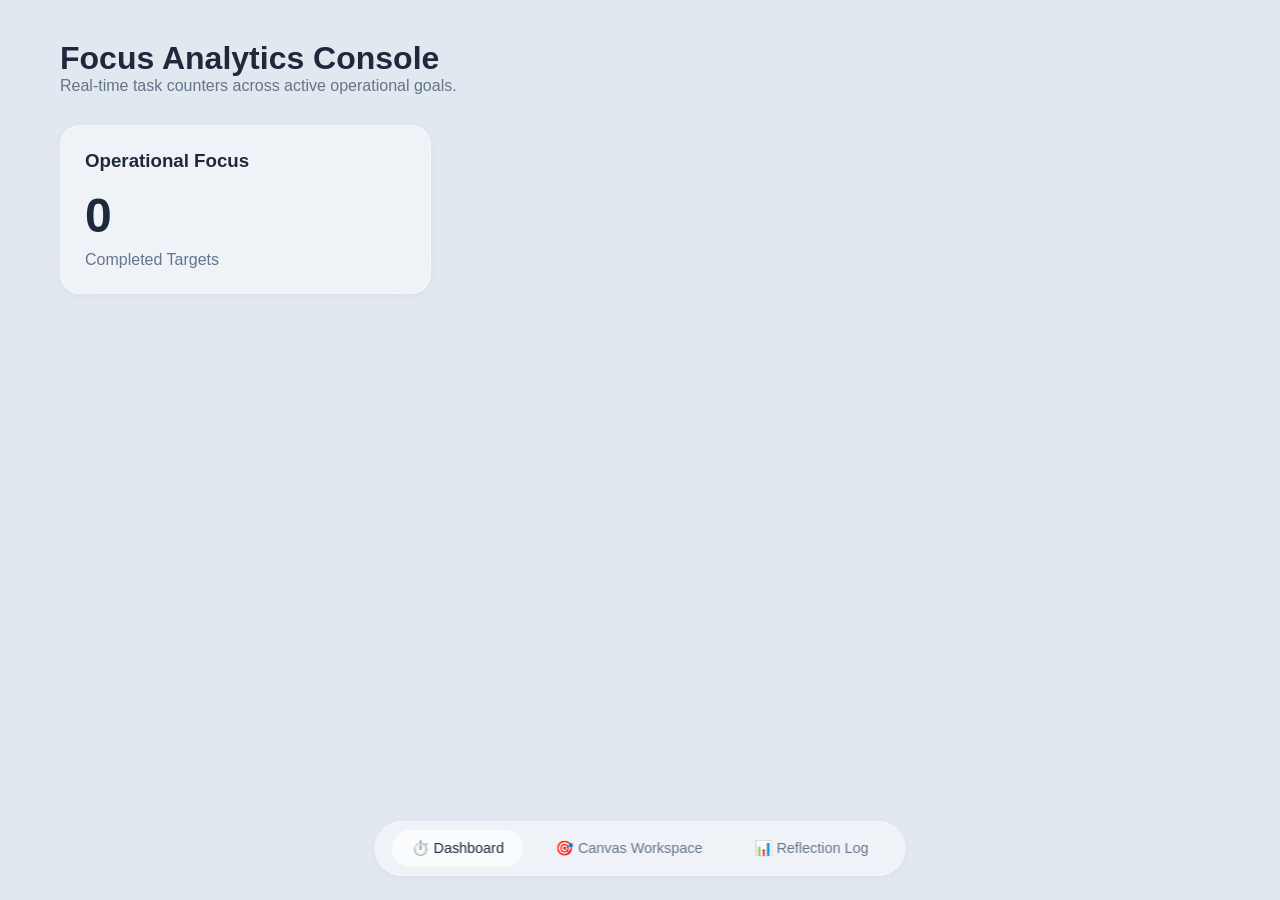
==== index.html @ 75d34897 "Add files via upload" ====
<!DOCTYPE html>
<html lang="en">
<head>
    <meta charset="UTF-8">
    <meta name="viewport" content="width=device-width, initial-scale=1.0">
    <title>Cyber Focus System</title>
    <link rel="stylesheet" href="css/themes.css">
    <link rel="stylesheet" href="css/animations.css">
    <link rel="stylesheet" href="css/styles.css">
</head>
<body>
    <div id="app">
        <nav class="bottom-dock animate-dock-in" id="global-navigation-dock">
            <a href="index.html" class="dock-item active">⏱️ Dashboard</a>
            <a href="goals.html" class="dock-item" id="goals-nav-trigger">🎯 Canvas Workspace</a>
            <a href="reflection.html" class="dock-item">📊 Reflection Log</a>
        </nav>

        <main class="main-viewport" id="dashboard-viewport">
            <header class="view-header" id="dashboard-header">
                <h1>Focus Analytics Console</h1>
                <p style="color: var(--text-secondary)">Real-time task counters across active operational goals.</p>
            </header>

            <section class="dashboard-grid" id="dashboard-metrics-container">
                </section>
        </main>
    </div>
    <script type="module" src="js/app.js"></script>
</body>
</html>
---- css/themes.css ----
:root {
    --font-sans: -apple-system, BlinkMacSystemFont, "Segoe UI", Roboto, Helvetica, Arial, sans-serif;
    
    /* Cyber Grey Premium Color System */
    --bg-main: #cbd5e1;
    --bg-canvas: #e2e8f0;
    --bg-glass: rgba(255, 255, 255, 0.45);
    --bg-secondary: rgba(255, 255, 255, 0.65);
    --border-glass: rgba(255, 255, 255, 0.4);
    --text-primary: #1e293b;
    --text-secondary: #64748b;
    --accent-color: #475569;
    --shadow-flat: 0 2px 8px rgba(15, 23, 42, 0.04);
    --shadow-lift: 0 20px 40px rgba(15, 23, 42, 0.12);
    
    --radius-lg: 20px;
    --radius-md: 12px;
    --radius-sm: 8px;
    --blur-radius: 16px;
}
---- css/animations.css ----
@keyframes slide-up-dock {
    from { transform: translateY(100px) translateX(-50%); opacity: 0; }
    to { transform: translateY(0) translateX(-50%); opacity: 1; }
}

@keyframes slide-down-dock {
    from { transform: translateY(0) translateX(-50%); opacity: 1; }
    to { transform: translateY(100px) translateX(-50%); opacity: 0; }
}

@keyframes edge-disappear {
    to { transform: scale(0.9) translateY(-30px); opacity: 0; pointer-events: none; }
}

@keyframes depth-pop {
    0% { transform: scale(0.85); opacity: 0; }
    100% { transform: scale(1); opacity: 1; }
}

@keyframes task-pop-dismiss {
    0% { transform: scale(1); opacity: 1; }
    50% { transform: scale(1.08); opacity: 0.5; }
    100% { transform: scale(0); opacity: 0; height: 0; padding: 0; margin: 0; }
}

.animate-dock-in { animation: slide-up-dock 0.4s cubic-bezier(0.16, 1, 0.3, 1) forwards; }
.animate-dock-out { animation: slide-down-dock 0.3s cubic-bezier(0.16, 1, 0.3, 1) forwards; }
.animate-edge-out { animation: edge-disappear 0.3s cubic-bezier(0.16, 1, 0.3, 1) forwards; }
.animate-depth-pop { animation: depth-pop 0.35s cubic-bezier(0.34, 1.56, 0.64, 1) forwards; }
.animate-task-dismiss { animation: task-pop-dismiss 0.4s cubic-bezier(0.36, 0.07, 0.19, 0.97) forwards; }
---- css/styles.css ----
* {
    box-sizing: border-box;
    margin: 0;
    padding: 0;
    font-family: var(--font-sans);
    -webkit-font-smoothing: antialiased;
}

body {
    background: var(--bg-main);
    color: var(--text-primary);
    min-height: 100vh;
    overflow: hidden;
}

#app {
    width: 100vw;
    height: 100vh;
    position: relative;
    background: var(--bg-canvas);
}

/* Minimal Bottom Navigation Dock */
.bottom-dock {
    position: fixed;
    bottom: 24px;
    left: 50%;
    transform: translateX(-50%);
    background: var(--bg-glass);
    backdrop-filter: blur(var(--blur-radius));
    -webkit-backdrop-filter: blur(var(--blur-radius));
    border: 1px solid var(--border-glass);
    padding: 8px 16px;
    border-radius: 40px;
    display: flex;
    gap: 12px;
    box-shadow: var(--shadow-flat);
    z-index: 100;
    transition: all 0.3s ease;
}

.dock-item {
    padding: 10px 20px;
    color: var(--text-secondary);
    text-decoration: none;
    font-weight: 500;
    font-size: 0.9rem;
    border-radius: 30px;
    transition: all 0.2s ease;
}

.dock-item:hover, .dock-item.active {
    background: var(--bg-secondary);
    color: var(--text-primary);
}

/* Base Interface Framework */
.main-viewport {
    width: 100%;
    height: 100%;
    padding: 40px 60px;
    overflow-y: auto;
}

.view-header {
    margin-bottom: 30px;
    transition: all 0.3s ease;
}

/* Dashboard Grid Layout */
.dashboard-grid {
    display: grid;
    grid-template-columns: repeat(auto-fill, minmax(280px, 1fr));
    gap: 24px;
}

.dashboard-column {
    background: var(--bg-glass);
    backdrop-filter: blur(var(--blur-radius));
    -webkit-backdrop-filter: blur(var(--blur-radius));
    border: 1px solid var(--border-glass);
    border-radius: var(--radius-lg);
    padding: 24px;
    box-shadow: var(--shadow-flat);
}

.dashboard-counter-hero {
    font-size: 3rem;
    font-weight: 700;
    color: var(--text-primary);
    margin: 16px 0 8px 0;
}

/* Spatial Canvas System */
.canvas-container {
    width: 100vw;
    height: 100vh;
    position: absolute;
    top: 0; left: 0;
    background: #0f172a; /* Deep Minimal Infinite Canvas */
    display: none;
}

.canvas-active {
    display: block !important;
}

/* Top Right Interactive Utility Drawer */
.canvas-utility-tab {
    position: absolute;
    top: 24px; right: 24px;
    background: rgba(255, 255, 255, 0.08);
    backdrop-filter: blur(20px);
    -webkit-backdrop-filter: blur(20px);
    border: 1px solid rgba(255, 255, 255, 0.1);
    border-radius: var(--radius-md);
    padding: 10px 16px;
    color: #f8fafc;
    cursor: pointer;
    z-index: 1000;
    font-weight: 500;
    transition: all 0.25s cubic-bezier(0.16, 1, 0.3, 1);
}

.canvas-utility-tab.expanded {
    width: 260px;
    background: rgba(15, 23, 42, 0.85);
    border-color: rgba(255, 255, 255, 0.15);
}

.drawer-actions {
    display: none;
    flex-direction: column;
    gap: 8px;
    margin-top: 12px;
}

.canvas-utility-tab.expanded .drawer-actions {
    display: flex;
}

/* Spatial Blocks Architecture */
.spatial-block {
    position: absolute;
    background: rgba(255, 255, 255, 0.07);
    backdrop-filter: blur(24px);
    -webkit-backdrop-filter: blur(24px);
    border: 1px solid rgba(255, 255, 255, 0.12);
    border-radius: var(--radius-lg);
    padding: 20px;
    color: #f8fafc;
    cursor: grab;
    user-select: none;
    box-shadow: 0 4px 12px rgba(0,0,0,0.2);
    transition: transform 0.1s, box-shadow 0.1s;
}

.spatial-block:active { cursor: grabbing; }

.spatial-block.dragging {
    transform: scale(1.03);
    box-shadow: var(--shadow-lift) !important;
    z-index: 500;
}

.goal-block { width: 320px; min-height: 180px; }
.rogue-task-block { width: 240px; }

.block-header {
    display: flex;
    justify-content: space-between;
    align-items: center;
    margin-bottom: 14px;
}

.block-btn {
    background: none; border: none; color: rgba(255,255,255,0.4);
    font-size: 1.2rem; cursor: pointer; padding: 2px; transition: color 0.2s;
}
.block-btn:hover { color: #f8fafc; }

.block-input {
    background: none; border: none; color: #f8fafc; font-size: 1rem;
    font-weight: 600; width: 70%; outline: none;
}

/* Embedded Lists Styles */
.canvas-task-item {
    background: rgba(255, 255, 255, 0.05);
    border: 1px solid rgba(255, 255, 255, 0.06);
    border-radius: var(--radius-sm);
    padding: 8px 12px;
    margin-bottom: 6px;
    display: flex;
    justify-content: space-between;
    align-items: center;
    cursor: pointer;
}

.time-range-indicator {
    font-size: 0.75rem; color: rgba(255,255,255,0.4);
}

/* Modals */
.hidden { display: none !important; }
.modal {
    position: fixed; top: 0; left: 0; width: 100vw; height: 100vh;
    background: rgba(0,0,0,0.4); z-index: 2000; display: flex; align-items: center; justify-content: center;
}
.modal-content {
    background: var(--bg-canvas); padding: 24px; border-radius: var(--radius-lg); width: 340px;
}
.modal-content input {
    width: 100%; padding: 10px; margin: 12px 0; border: 1px solid var(--border-glass); border-radius: var(--radius-sm);
}

/* Reflection Components */
.reflection-ledger {
    margin-top: 30px; display: flex; flex-direction: column; gap: 10px;
}
.ledger-item {
    background: var(--bg-glass); border: 1px solid var(--border-glass); padding: 14px; border-radius: var(--radius-md); display: flex; justify-content: space-between;
}
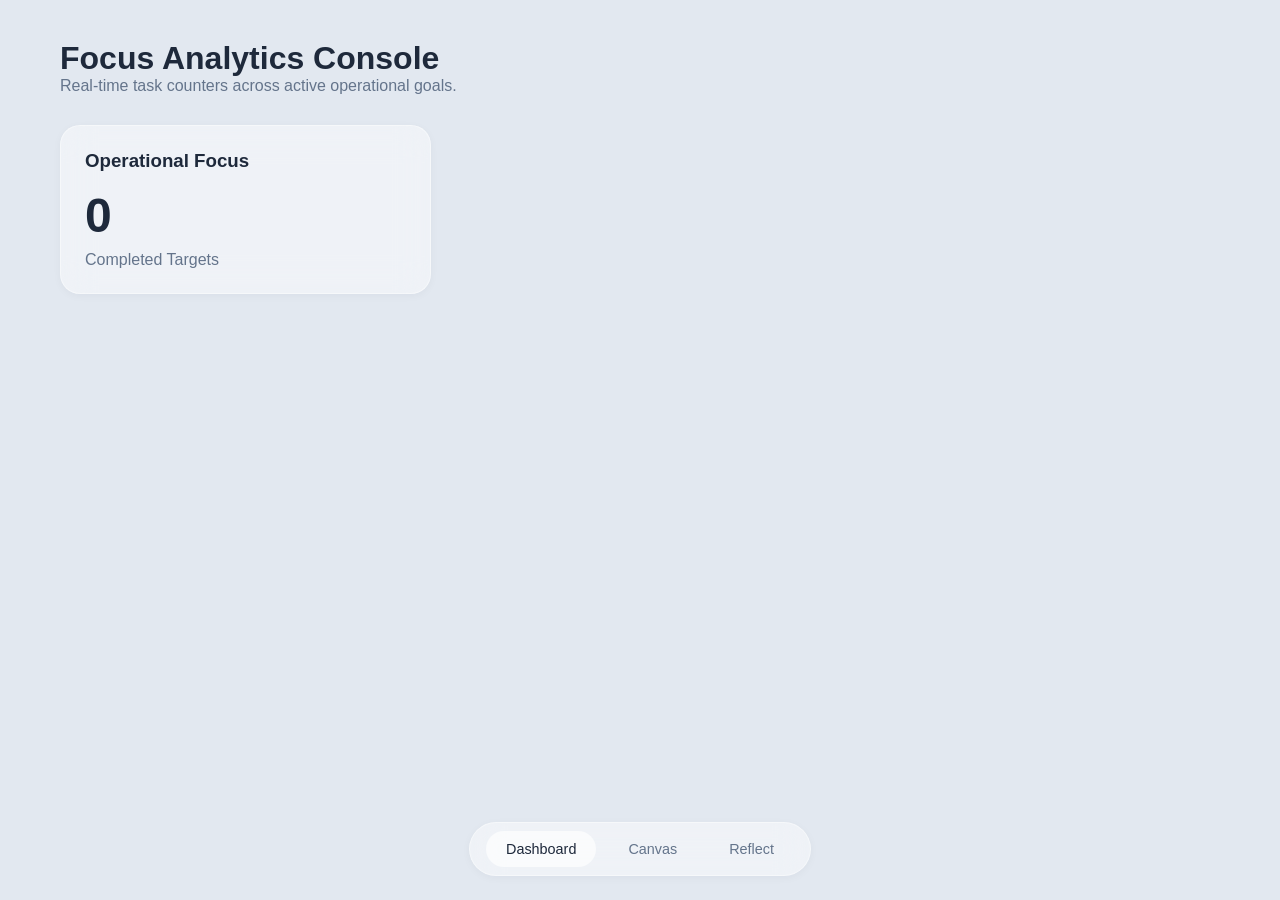
==== commit fb42cc5a: "Add files via upload" ====
--- a/index.html
+++ b/index.html
@@ -11,9 +11,9 @@
 <body>
     <div id="app">
         <nav class="bottom-dock animate-dock-in" id="global-navigation-dock">
-            <a href="index.html" class="dock-item active">⏱️ Dashboard</a>
-            <a href="goals.html" class="dock-item" id="goals-nav-trigger">🎯 Canvas Workspace</a>
-            <a href="reflection.html" class="dock-item">📊 Reflection Log</a>
+            <a href="index.html" class="dock-item active"> Dashboard</a>
+            <a href="goals.html" class="dock-item" id="goals-nav-trigger"> Canvas</a>
+            <a href="reflection.html" class="dock-item"> Reflect</a>
         </nav>
 
         <main class="main-viewport" id="dashboard-viewport">
--- a/css/styles.css
+++ b/css/styles.css
@@ -152,7 +152,15 @@
     cursor: grab;
     user-select: none;
     box-shadow: 0 4px 12px rgba(0,0,0,0.2);
-    transition: transform 0.1s, box-shadow 0.1s;
+    transition: transform 0.22s cubic-bezier(0.16, 1, 0.3, 1),
+                box-shadow 0.22s cubic-bezier(0.16, 1, 0.3, 1),
+                border-color 0.22s ease;
+}
+
+.spatial-block:hover:not(.dragging):not(.resizing) {
+    transform: translateY(-3px);
+    box-shadow: 0 14px 30px rgba(0,0,0,0.28);
+    border-color: rgba(255, 255, 255, 0.18);
 }
 
 .spatial-block:active { cursor: grabbing; }
@@ -161,16 +169,79 @@
     transform: scale(1.03);
     box-shadow: var(--shadow-lift) !important;
     z-index: 500;
-}
-
-.goal-block { width: 320px; min-height: 180px; }
-.rogue-task-block { width: 240px; }
+    transition: transform 0.08s ease, box-shadow 0.08s ease;
+}
+
+.spatial-block.resizing {
+    z-index: 500;
+    box-shadow: var(--shadow-lift) !important;
+}
+
+/* Top-left "slit" resize handle — anchors the opposite (bottom-right) corner
+   while dragging, so the block grows/shrinks in place rather than jumping. */
+.resize-handle {
+    position: absolute;
+    top: 8px;
+    left: 8px;
+    width: 14px;
+    height: 14px;
+    cursor: nwse-resize;
+    z-index: 10;
+    opacity: 0.3;
+    transition: opacity 0.2s ease;
+}
+
+.resize-handle::before,
+.resize-handle::after {
+    content: '';
+    position: absolute;
+    background: rgba(255, 255, 255, 0.65);
+    border-radius: 1px;
+}
+
+.resize-handle::before {
+    width: 10px;
+    height: 2px;
+    top: 3px;
+    left: 0;
+    transform: rotate(-45deg);
+}
+
+.resize-handle::after {
+    width: 6px;
+    height: 2px;
+    top: 8px;
+    left: 0;
+    transform: rotate(-45deg);
+}
+
+.spatial-block:hover .resize-handle {
+    opacity: 0.65;
+}
+
+.resize-handle:hover {
+    opacity: 1 !important;
+}
+
+.goal-block {
+    width: 320px;
+    min-height: 180px;
+    display: flex;
+    flex-direction: column;
+}
+
+.rogue-task-block {
+    width: 240px;
+    display: flex;
+    flex-direction: column;
+}
 
 .block-header {
     display: flex;
     justify-content: space-between;
     align-items: center;
     margin-bottom: 14px;
+    flex-shrink: 0;
 }
 
 .block-btn {
@@ -184,7 +255,13 @@
     font-weight: 600; width: 70%; outline: none;
 }
 
-/* Embedded Lists Styles */
+.block-task-container-list {
+    flex: 1;
+    min-height: 0; /* required for a flex child to actually be allowed to scroll/shrink */
+    overflow-y: auto;
+}
+
+/* Embedded Lists Styles — Two-Click Confirm */
 .canvas-task-item {
     background: rgba(255, 255, 255, 0.05);
     border: 1px solid rgba(255, 255, 255, 0.06);
@@ -192,13 +269,83 @@
     padding: 8px 12px;
     margin-bottom: 6px;
     display: flex;
+    flex-direction: column;
+    cursor: pointer;
+    transition: background 0.22s cubic-bezier(0.16, 1, 0.3, 1),
+                border-color 0.22s ease;
+}
+
+.canvas-task-item:hover {
+    background: rgba(255, 255, 255, 0.09);
+}
+
+.canvas-task-item.expanded {
+    background: rgba(255, 255, 255, 0.13);
+    border-color: rgba(255, 255, 255, 0.14);
+}
+
+.task-item-summary {
+    display: flex;
     justify-content: space-between;
     align-items: center;
-    cursor: pointer;
+    width: 100%;
 }
 
 .time-range-indicator {
     font-size: 0.75rem; color: rgba(255,255,255,0.4);
+}
+
+/* Confirm row — hidden until expanded, reveals with a smooth height/opacity glide */
+.task-item-confirm-row {
+    display: flex;
+    align-items: center;
+    justify-content: space-between;
+    max-height: 0;
+    opacity: 0;
+    overflow: hidden;
+    margin-top: 0;
+    transition: max-height 0.28s cubic-bezier(0.16, 1, 0.3, 1),
+                opacity 0.2s ease,
+                margin-top 0.28s cubic-bezier(0.16, 1, 0.3, 1);
+}
+
+.canvas-task-item.expanded .task-item-confirm-row {
+    max-height: 40px;
+    opacity: 1;
+    margin-top: 10px;
+}
+
+.task-confirm-hint {
+    font-size: 0.7rem;
+    color: rgba(255, 255, 255, 0.4);
+    letter-spacing: 0.02em;
+}
+
+.complete-check-btn {
+    width: 26px;
+    height: 26px;
+    flex-shrink: 0;
+    border-radius: 50%;
+    border: 1px solid rgba(52, 199, 89, 0.4);
+    background: rgba(52, 199, 89, 0.12);
+    color: #34c759;
+    font-size: 0.8rem;
+    font-weight: 700;
+    display: flex;
+    align-items: center;
+    justify-content: center;
+    cursor: pointer;
+    transition: transform 0.16s cubic-bezier(0.34, 1.56, 0.64, 1),
+                background 0.2s ease;
+}
+
+.complete-check-btn:hover {
+    background: rgba(52, 199, 89, 0.25);
+    transform: scale(1.12);
+}
+
+.complete-check-btn:active {
+    transform: scale(0.9);
 }
 
 /* Modals */
@@ -220,4 +367,13 @@
 }
 .ledger-item {
     background: var(--bg-glass); border: 1px solid var(--border-glass); padding: 14px; border-radius: var(--radius-md); display: flex; justify-content: space-between;
+}
+/* Confetti burst layer — sits above everything, never blocks clicks */
+.confetti-canvas {
+    position: fixed;
+    top: 0; left: 0;
+    width: 100vw;
+    height: 100vh;
+    pointer-events: none;
+    z-index: 3000;
 }
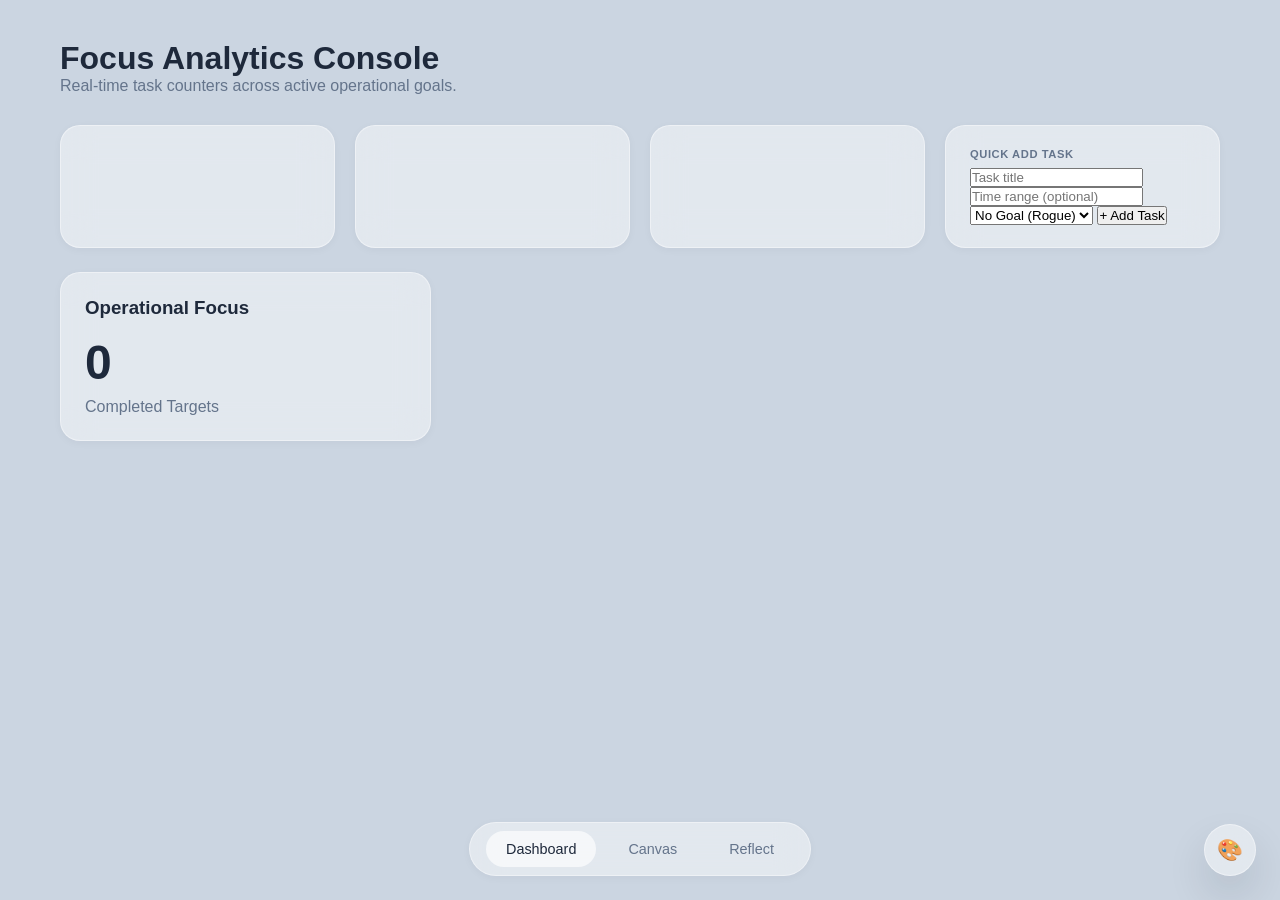
==== commit 70d54795: "Add files via upload" ====
--- a/index.html
+++ b/index.html
@@ -22,6 +22,23 @@
                 <p style="color: var(--text-secondary)">Real-time task counters across active operational goals.</p>
             </header>
 
+            <section class="reflect-grid" id="dashboard-widgets-grid">
+                <div class="reflect-card" id="dash-streak-card"></div>
+                <div class="reflect-card" id="dash-focus-week-card"></div>
+                <div class="reflect-card" id="dash-carryover-card"></div>
+                <div class="reflect-card" id="dash-quickadd-card">
+                    <p class="reflect-card-label">Quick Add Task</p>
+                    <form id="quick-add-form" class="quick-add-form">
+                        <input type="text" id="quick-add-title" placeholder="Task title" required>
+                        <input type="text" id="quick-add-time" placeholder="Time range (optional)">
+                        <select id="quick-add-goal">
+                            <option value="">No Goal (Rogue)</option>
+                        </select>
+                        <button type="submit">+ Add Task</button>
+                    </form>
+                </div>
+            </section>
+
             <section class="dashboard-grid" id="dashboard-metrics-container">
                 </section>
         </main>
--- a/css/themes.css
+++ b/css/themes.css
@@ -10,6 +10,7 @@
     --text-primary: #1e293b;
     --text-secondary: #64748b;
     --accent-color: #475569;
+    --canvas-bg: #0f172a;
     --shadow-flat: 0 2px 8px rgba(15, 23, 42, 0.04);
     --shadow-lift: 0 20px 40px rgba(15, 23, 42, 0.12);
     
--- a/css/styles.css
+++ b/css/styles.css
@@ -36,7 +36,50 @@
     gap: 12px;
     box-shadow: var(--shadow-flat);
     z-index: 100;
-    transition: all 0.3s ease;
+    max-width: 420px;
+    max-height: 60px;
+    overflow: hidden;
+    transition: max-width 0.4s cubic-bezier(0.16, 1, 0.3, 1),
+                max-height 0.4s cubic-bezier(0.16, 1, 0.3, 1),
+                padding 0.4s cubic-bezier(0.16, 1, 0.3, 1),
+                background 0.35s ease,
+                border-color 0.35s ease,
+                box-shadow 0.35s ease;
+}
+
+/* Idle morph: after 5s of inactivity on the Canvas view, the dock collapses
+   into a thin accent line. Hovering it expands it back to full view; moving
+   the mouse away lets it settle back into the thin line automatically. */
+.bottom-dock.dock-idle {
+    max-width: 56px;
+    max-height: 6px;
+    padding: 0;
+    border-color: transparent;
+    background: var(--accent-color);
+    box-shadow: 0 2px 10px rgba(15, 23, 42, 0.35);
+}
+
+.bottom-dock.dock-idle .dock-item {
+    opacity: 0;
+    pointer-events: none;
+    transition: opacity 0.15s ease;
+}
+
+.bottom-dock.dock-idle:hover,
+.bottom-dock.dock-idle.dock-proximity {
+    max-width: 420px;
+    max-height: 60px;
+    padding: 8px 16px;
+    background: var(--bg-glass);
+    border-color: var(--border-glass);
+    box-shadow: var(--shadow-flat);
+}
+
+.bottom-dock.dock-idle:hover .dock-item,
+.bottom-dock.dock-idle.dock-proximity .dock-item {
+    opacity: 1;
+    pointer-events: auto;
+    transition: opacity 0.25s ease 0.15s;
 }
 
 .dock-item {
@@ -97,7 +140,8 @@
     height: 100vh;
     position: absolute;
     top: 0; left: 0;
-    background: #0f172a; /* Deep Minimal Infinite Canvas */
+    background-color: var(--canvas-bg); /* themeable via the palette's Canvas Background swatch */
+    transition: background-color 0.3s ease;
     display: none;
 }
 
@@ -105,38 +149,118 @@
     display: block !important;
 }
 
-/* Top Right Interactive Utility Drawer */
-.canvas-utility-tab {
+/* Dotted pattern overlay — tiny dots tinted with the current accent color.
+   Off by default ("blank"); toggled on via the palette's Pattern picker. */
+.canvas-container.pattern-dotted {
+    background-image: radial-gradient(var(--accent-color) 1px, transparent 1.6px);
+    background-size: 22px 22px;
+}
+
+/* Top Right Morphing Utility Bars — two stacked thin lines by default,
+   each hover-expanding independently into its own drawer. */
+.utility-stack {
     position: absolute;
     top: 24px; right: 24px;
-    background: rgba(255, 255, 255, 0.08);
+    display: flex;
+    flex-direction: column;
+    align-items: flex-end;
+    gap: 10px;
+    z-index: 1000;
+}
+
+.utility-bar {
+    display: flex;
+    flex-direction: column;
+    align-items: flex-end;
+}
+
+.utility-bar-line {
+    width: 40px;
+    height: 4px;
+    border-radius: 999px;
+    background: rgba(255, 255, 255, 0.35);
+    transition: width 0.25s cubic-bezier(0.16, 1, 0.3, 1),
+                background 0.25s ease;
+}
+
+.utility-bar:hover .utility-bar-line {
+    width: 70px;
+    background: rgba(255, 255, 255, 0.75);
+}
+
+.utility-bar-content {
+    display: flex;
+    flex-direction: column;
+    gap: 8px;
+    max-width: 0;
+    max-height: 0;
+    opacity: 0;
+    overflow: hidden;
+    padding: 0;
+    margin-top: 0;
+    pointer-events: none;
+    background: rgba(15, 23, 42, 0.85);
+    border: 1px solid rgba(255, 255, 255, 0.15);
+    border-radius: var(--radius-md);
     backdrop-filter: blur(20px);
     -webkit-backdrop-filter: blur(20px);
-    border: 1px solid rgba(255, 255, 255, 0.1);
-    border-radius: var(--radius-md);
-    padding: 10px 16px;
     color: #f8fafc;
+    transition: max-width 0.28s cubic-bezier(0.16, 1, 0.3, 1),
+                max-height 0.28s cubic-bezier(0.16, 1, 0.3, 1),
+                padding 0.28s cubic-bezier(0.16, 1, 0.3, 1),
+                opacity 0.2s ease,
+                margin-top 0.28s cubic-bezier(0.16, 1, 0.3, 1);
+}
+
+.utility-bar:hover .utility-bar-content {
+    max-width: 240px;
+    max-height: 220px;
+    opacity: 1;
+    padding: 14px 16px;
+    margin-top: 8px;
+    pointer-events: auto;
+}
+
+.utility-bar-label {
+    font-size: 0.7rem;
+    letter-spacing: 0.08em;
+    text-transform: uppercase;
+    color: rgba(255, 255, 255, 0.4);
+}
+
+.utility-action-btn {
+    background: none;
+    border: 1px solid rgba(255, 255, 255, 0.12);
+    color: #f8fafc;
+    padding: 8px 12px;
+    border-radius: var(--radius-sm);
     cursor: pointer;
-    z-index: 1000;
-    font-weight: 500;
-    transition: all 0.25s cubic-bezier(0.16, 1, 0.3, 1);
-}
-
-.canvas-utility-tab.expanded {
-    width: 260px;
-    background: rgba(15, 23, 42, 0.85);
-    border-color: rgba(255, 255, 255, 0.15);
-}
-
-.drawer-actions {
-    display: none;
-    flex-direction: column;
-    gap: 8px;
-    margin-top: 12px;
-}
-
-.canvas-utility-tab.expanded .drawer-actions {
-    display: flex;
+    text-align: left;
+    font-size: 0.85rem;
+    white-space: nowrap;
+    transition: background 0.2s ease;
+}
+
+.utility-action-btn:hover {
+    background: rgba(255, 255, 255, 0.1);
+}
+
+.utility-action-btn.active-toggle {
+    background: rgba(52, 199, 89, 0.18);
+    border-color: rgba(52, 199, 89, 0.4);
+    color: #34c759;
+}
+
+/* Focus Mode — dims every block except the one currently under the pointer */
+#spatial-canvas-root.focus-mode-active .spatial-block {
+    opacity: 0.28;
+    filter: saturate(0.6);
+    transition: opacity 0.25s ease, filter 0.25s ease;
+}
+
+#spatial-canvas-root.focus-mode-active .spatial-block:hover {
+    opacity: 1;
+    filter: none;
 }
 
 /* Spatial Blocks Architecture */
@@ -295,6 +419,19 @@
     font-size: 0.75rem; color: rgba(255,255,255,0.4);
 }
 
+.carry-over-badge {
+    display: inline-block;
+    font-size: 0.65rem;
+    font-weight: 600;
+    padding: 2px 8px;
+    margin-top: 6px;
+    border-radius: 999px;
+    background: rgba(255, 159, 10, 0.16);
+    border: 1px solid rgba(255, 159, 10, 0.35);
+    color: #ff9f0a;
+    white-space: nowrap;
+}
+
 /* Confirm row — hidden until expanded, reveals with a smooth height/opacity glide */
 .task-item-confirm-row {
     display: flex;
@@ -362,8 +499,133 @@
 }
 
 /* Reflection Components */
+.reflect-grid {
+    display: grid;
+    grid-template-columns: repeat(auto-fit, minmax(240px, 1fr));
+    gap: 20px;
+    margin-bottom: 24px;
+}
+
+.reflect-card {
+    background: var(--bg-glass);
+    backdrop-filter: blur(var(--blur-radius));
+    -webkit-backdrop-filter: blur(var(--blur-radius));
+    border: 1px solid var(--border-glass);
+    border-radius: var(--radius-lg);
+    padding: 22px 24px;
+    margin-bottom: 24px;
+    box-shadow: var(--shadow-flat);
+}
+
+.reflect-grid .reflect-card { margin-bottom: 0; }
+
+.reflect-card-title {
+    font-size: 1rem;
+    margin-bottom: 4px;
+}
+
+.reflect-card-subtitle {
+    font-size: 0.8rem;
+    color: var(--text-secondary);
+    margin-bottom: 16px;
+}
+
+.reflect-card-label {
+    font-size: 0.7rem;
+    font-weight: 700;
+    letter-spacing: 0.05em;
+    text-transform: uppercase;
+    color: var(--text-secondary);
+    margin-bottom: 8px;
+}
+
+.reflect-card-hero {
+    font-size: 1.6rem;
+    font-weight: 700;
+    color: var(--text-primary);
+    margin-bottom: 4px;
+}
+
+.reflect-card-detail {
+    font-size: 0.85rem;
+    color: var(--text-secondary);
+}
+
+.reflect-focus-list {
+    list-style: none;
+    display: flex;
+    flex-direction: column;
+    gap: 6px;
+}
+
+.reflect-focus-list li {
+    font-size: 0.85rem;
+    color: var(--text-primary);
+    display: flex;
+    justify-content: space-between;
+}
+
+.reflect-focus-list li span:last-child {
+    color: var(--text-secondary);
+}
+
+/* Simple bar charts, built from plain divs — no charting library needed */
+.bar-chart {
+    display: flex;
+    align-items: flex-end;
+    gap: 6px;
+    height: 160px;
+    overflow-x: auto;
+    padding-top: 10px;
+}
+
+.bar-chart.yearly { gap: 10px; }
+
+.bar-chart-col {
+    flex: 1;
+    min-width: 20px;
+    display: flex;
+    flex-direction: column;
+    align-items: center;
+    justify-content: flex-end;
+    height: 100%;
+    gap: 6px;
+}
+
+.bar-chart-value {
+    font-size: 0.65rem;
+    color: var(--text-primary);
+    font-weight: 600;
+}
+
+.bar-chart-bar {
+    width: 100%;
+    max-width: 28px;
+    min-height: 3px;
+    border-radius: 6px 6px 2px 2px;
+    background: var(--accent-color);
+    opacity: 0.55;
+    transition: height 0.4s cubic-bezier(0.16, 1, 0.3, 1), opacity 0.2s ease;
+}
+
+.bar-chart-bar.peak {
+    background: #34c759;
+    opacity: 1;
+}
+
+.bar-chart-bar.current-month {
+    opacity: 1;
+}
+
+.bar-chart-label {
+    font-size: 0.65rem;
+    color: var(--text-secondary);
+}
+
 .reflection-ledger {
-    margin-top: 30px; display: flex; flex-direction: column; gap: 10px;
+    display: flex;
+    flex-direction: column;
+    gap: 10px;
 }
 .ledger-item {
     background: var(--bg-glass); border: 1px solid var(--border-glass); padding: 14px; border-radius: var(--radius-md); display: flex; justify-content: space-between;
@@ -376,4 +638,132 @@
     height: 100vh;
     pointer-events: none;
     z-index: 3000;
+}
+
+/* Global Paintbrush Palette — persistent floating button on every page */
+.paintbrush-fab {
+    position: fixed;
+    bottom: 24px;
+    right: 24px;
+    width: 52px;
+    height: 52px;
+    border-radius: 50%;
+    border: 1px solid var(--border-glass);
+    background: var(--bg-glass);
+    backdrop-filter: blur(var(--blur-radius));
+    -webkit-backdrop-filter: blur(var(--blur-radius));
+    box-shadow: var(--shadow-lift);
+    font-size: 1.3rem;
+    line-height: 1;
+    cursor: pointer;
+    z-index: 4000;
+    display: flex;
+    align-items: center;
+    justify-content: center;
+    transition: transform 0.2s cubic-bezier(0.34, 1.56, 0.64, 1);
+}
+
+.paintbrush-fab:hover { transform: scale(1.08) rotate(-8deg); }
+.paintbrush-fab:active { transform: scale(0.94); }
+
+.paintbrush-panel {
+    position: fixed;
+    bottom: 88px;
+    right: 24px;
+    width: 220px;
+    background: var(--bg-glass);
+    backdrop-filter: blur(var(--blur-radius));
+    -webkit-backdrop-filter: blur(var(--blur-radius));
+    border: 1px solid var(--border-glass);
+    border-radius: var(--radius-lg);
+    padding: 16px;
+    box-shadow: var(--shadow-lift);
+    z-index: 4000;
+    display: flex;
+    flex-direction: column;
+    gap: 10px;
+    transform-origin: bottom right;
+    transition: opacity 0.22s ease, transform 0.22s cubic-bezier(0.16, 1, 0.3, 1);
+}
+
+.paintbrush-panel.paintbrush-closed {
+    opacity: 0;
+    pointer-events: none;
+    transform: translateY(8px) scale(0.96);
+}
+
+.paintbrush-panel-label {
+    font-size: 0.75rem;
+    font-weight: 700;
+    letter-spacing: 0.04em;
+    text-transform: uppercase;
+    color: var(--text-secondary);
+}
+
+.paintbrush-panel-label.paintbrush-subsection {
+    margin-top: 4px;
+    padding-top: 10px;
+    border-top: 1px solid var(--border-glass);
+}
+
+.paintbrush-pattern-row {
+    display: flex;
+    gap: 8px;
+}
+
+.paintbrush-pattern-btn {
+    flex: 1;
+    background: none;
+    border: 1px solid var(--border-glass);
+    border-radius: var(--radius-sm);
+    padding: 8px 6px;
+    font-size: 0.8rem;
+    color: var(--text-primary);
+    cursor: pointer;
+    transition: background 0.2s ease, border-color 0.2s ease, color 0.2s ease;
+}
+
+.paintbrush-pattern-btn:hover {
+    background: var(--bg-secondary);
+}
+
+.paintbrush-pattern-btn.active-pattern {
+    background: var(--accent-color);
+    border-color: var(--accent-color);
+    color: #fff;
+}
+
+.paintbrush-row {
+    display: flex;
+    align-items: center;
+    justify-content: space-between;
+    font-size: 0.85rem;
+    color: var(--text-primary);
+}
+
+.paintbrush-row input[type="color"] {
+    width: 36px;
+    height: 28px;
+    border: none;
+    border-radius: 6px;
+    background: none;
+    cursor: pointer;
+    padding: 0;
+}
+
+#paintbrush-reset {
+    margin-top: 4px;
+    background: none;
+    border: 1px solid var(--border-glass);
+    border-radius: var(--radius-sm);
+    padding: 8px 10px;
+    font-size: 0.8rem;
+    cursor: pointer;
+    color: var(--text-secondary);
+    transition: background 0.2s ease, color 0.2s ease;
+}
+
+#paintbrush-reset:hover {
+    background: var(--bg-secondary);
+    color: var(--text-primary);
 }
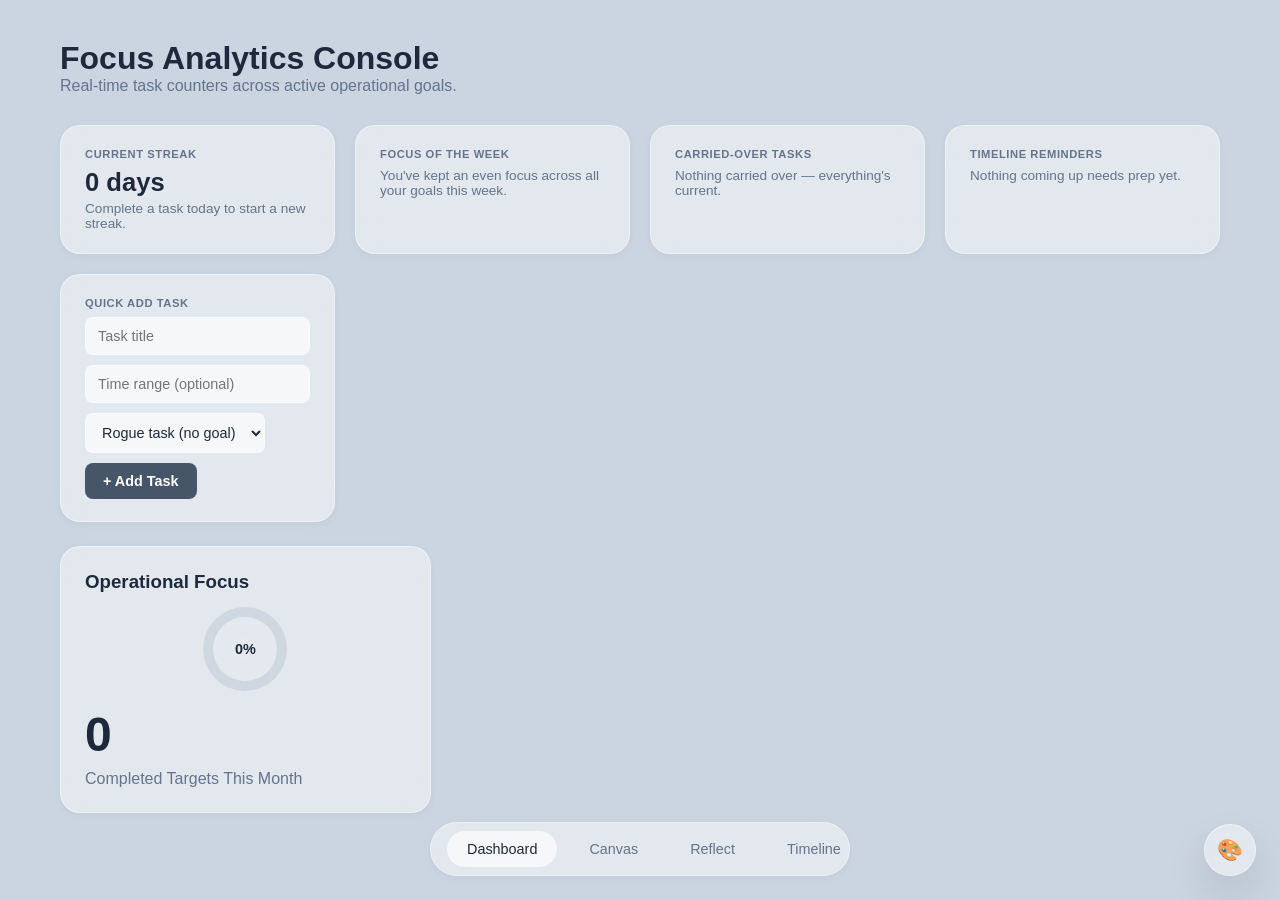
==== commit 5e336192: "Add files via upload" ====
--- a/index.html
+++ b/index.html
@@ -14,6 +14,7 @@
             <a href="index.html" class="dock-item active"> Dashboard</a>
             <a href="goals.html" class="dock-item" id="goals-nav-trigger"> Canvas</a>
             <a href="reflection.html" class="dock-item"> Reflect</a>
+            <a href="timeline.html" class="dock-item"> Timeline</a>
         </nav>
 
         <main class="main-viewport" id="dashboard-viewport">
@@ -26,6 +27,7 @@
                 <div class="reflect-card" id="dash-streak-card"></div>
                 <div class="reflect-card" id="dash-focus-week-card"></div>
                 <div class="reflect-card" id="dash-carryover-card"></div>
+                <div class="reflect-card" id="dash-timeline-card"></div>
                 <div class="reflect-card" id="dash-quickadd-card">
                     <p class="reflect-card-label">Quick Add Task</p>
                     <form id="quick-add-form" class="quick-add-form">
--- a/css/animations.css
+++ b/css/animations.css
@@ -23,8 +23,20 @@
     100% { transform: scale(0); opacity: 0; height: 0; padding: 0; margin: 0; }
 }
 
+@keyframes recurring-complete-pulse {
+    0% { transform: scale(1); }
+    40% { transform: scale(1.04); border-color: var(--accent-color); }
+    100% { transform: scale(1); }
+}
+
+@keyframes timer-pulse {
+    0%, 100% { box-shadow: 0 0 0 0 rgba(255, 69, 58, 0.4); }
+    50% { box-shadow: 0 0 0 10px rgba(255, 69, 58, 0); }
+}
+
 .animate-dock-in { animation: slide-up-dock 0.4s cubic-bezier(0.16, 1, 0.3, 1) forwards; }
 .animate-dock-out { animation: slide-down-dock 0.3s cubic-bezier(0.16, 1, 0.3, 1) forwards; }
 .animate-edge-out { animation: edge-disappear 0.3s cubic-bezier(0.16, 1, 0.3, 1) forwards; }
 .animate-depth-pop { animation: depth-pop 0.35s cubic-bezier(0.34, 1.56, 0.64, 1) forwards; }
-.animate-task-dismiss { animation: task-pop-dismiss 0.4s cubic-bezier(0.36, 0.07, 0.19, 0.97) forwards; }+.animate-task-dismiss { animation: task-pop-dismiss 0.4s cubic-bezier(0.36, 0.07, 0.19, 0.97) forwards; }
+.animate-recurring-complete { animation: recurring-complete-pulse 0.5s cubic-bezier(0.34, 1.56, 0.64, 1); }
--- a/css/styles.css
+++ b/css/styles.css
@@ -132,6 +132,246 @@
     font-weight: 700;
     color: var(--text-primary);
     margin: 16px 0 8px 0;
+}
+
+.goal-ring {
+    width: 84px;
+    height: 84px;
+    border-radius: 50%;
+    background: conic-gradient(var(--accent-color) calc(var(--pct) * 1%), rgba(148, 163, 184, 0.25) 0);
+    display: flex;
+    align-items: center;
+    justify-content: center;
+    margin: 14px auto 4px auto;
+    transition: background 0.4s ease;
+}
+
+.goal-ring-inner {
+    width: 64px;
+    height: 64px;
+    border-radius: 50%;
+    background: var(--bg-glass);
+    backdrop-filter: blur(var(--blur-radius));
+    -webkit-backdrop-filter: blur(var(--blur-radius));
+    display: flex;
+    align-items: center;
+    justify-content: center;
+    font-weight: 700;
+    font-size: 0.9rem;
+    color: var(--text-primary);
+}
+
+.quick-add-form {
+    display: flex;
+    flex-wrap: wrap;
+    gap: 10px;
+}
+
+.quick-add-form input[type="text"] {
+    flex: 1;
+    min-width: 140px;
+    background: var(--bg-secondary);
+    border: 1px solid var(--border-glass);
+    border-radius: var(--radius-sm);
+    padding: 10px 12px;
+    font-size: 0.9rem;
+    color: var(--text-primary);
+    font-family: var(--font-sans);
+}
+
+.quick-add-form select {
+    background: var(--bg-secondary);
+    border: 1px solid var(--border-glass);
+    border-radius: var(--radius-sm);
+    padding: 10px 12px;
+    font-size: 0.9rem;
+    color: var(--text-primary);
+    font-family: var(--font-sans);
+    max-width: 200px;
+}
+
+.quick-add-form button {
+    background: var(--accent-color);
+    color: #fff;
+    border: none;
+    border-radius: var(--radius-sm);
+    padding: 10px 18px;
+    font-size: 0.9rem;
+    font-weight: 600;
+    cursor: pointer;
+    transition: opacity 0.2s ease;
+}
+
+.quick-add-form button:hover { opacity: 0.85; }
+
+/* Timeline page — event form */
+.timeline-form {
+    display: flex;
+    flex-direction: column;
+    gap: 12px;
+}
+
+.timeline-form input[type="text"],
+.timeline-form textarea {
+    background: var(--bg-secondary);
+    border: 1px solid var(--border-glass);
+    border-radius: var(--radius-sm);
+    padding: 10px 12px;
+    font-size: 0.9rem;
+    color: var(--text-primary);
+    font-family: var(--font-sans);
+    resize: vertical;
+}
+
+.timeline-form-row {
+    display: flex;
+    flex-wrap: wrap;
+    gap: 12px;
+}
+
+.timeline-form-field {
+    flex: 1;
+    min-width: 180px;
+    display: flex;
+    flex-direction: column;
+    gap: 6px;
+    font-size: 0.75rem;
+    color: var(--text-secondary);
+    font-weight: 600;
+}
+
+.timeline-form-field input {
+    background: var(--bg-secondary);
+    border: 1px solid var(--border-glass);
+    border-radius: var(--radius-sm);
+    padding: 10px 12px;
+    font-size: 0.9rem;
+    color: var(--text-primary);
+    font-family: var(--font-sans);
+}
+
+.timeline-form button {
+    align-self: flex-start;
+    background: var(--accent-color);
+    color: #fff;
+    border: none;
+    border-radius: var(--radius-sm);
+    padding: 10px 18px;
+    font-size: 0.9rem;
+    font-weight: 600;
+    cursor: pointer;
+    transition: opacity 0.2s ease;
+}
+
+.timeline-form button:hover { opacity: 0.85; }
+
+/* Timeline page — event list */
+.timeline-list {
+    display: flex;
+    flex-direction: column;
+    gap: 10px;
+}
+
+.timeline-entry {
+    display: flex;
+    align-items: flex-start;
+    justify-content: space-between;
+    gap: 12px;
+    background: var(--bg-secondary);
+    border: 1px solid var(--border-glass);
+    border-radius: var(--radius-md);
+    padding: 14px 16px;
+    transition: border-color 0.25s ease, transform 0.2s ease;
+}
+
+.timeline-entry-title {
+    font-weight: 600;
+    font-size: 0.95rem;
+    color: var(--text-primary);
+}
+
+.timeline-entry-date {
+    font-size: 0.8rem;
+    color: var(--text-secondary);
+    margin-top: 2px;
+}
+
+.timeline-entry-note {
+    font-size: 0.82rem;
+    color: var(--text-secondary);
+    margin-top: 6px;
+    line-height: 1.5;
+}
+
+.timeline-entry-delete {
+    flex-shrink: 0;
+    background: none;
+    border: none;
+    color: var(--text-secondary);
+    font-size: 0.9rem;
+    cursor: pointer;
+    padding: 2px 6px;
+    border-radius: 50%;
+    transition: background 0.2s ease, color 0.2s ease;
+}
+
+.timeline-entry-delete:hover {
+    background: rgba(239, 68, 68, 0.12);
+    color: #ef4444;
+}
+
+/* Reminder window is active — this is the one that matters, so it gets the
+   accent treatment; everything else stays quiet on purpose. */
+.timeline-entry-active,
+.timeline-entry-today {
+    border-color: var(--accent-color);
+    box-shadow: 0 0 0 1px var(--accent-color);
+}
+
+.timeline-entry-past {
+    opacity: 0.5;
+}
+
+.timeline-entry-past .timeline-entry-title {
+    text-decoration: line-through;
+}
+
+/* Dashboard reminder card */
+.timeline-reminder-list {
+    list-style: none;
+    display: flex;
+    flex-direction: column;
+    gap: 10px;
+}
+
+.timeline-reminder-item {
+    background: rgba(71, 85, 105, 0.08);
+    border-left: 3px solid var(--accent-color);
+    border-radius: var(--radius-sm);
+    padding: 8px 10px;
+}
+
+.timeline-reminder-title {
+    font-size: 0.85rem;
+    font-weight: 600;
+    color: var(--text-primary);
+    display: flex;
+    justify-content: space-between;
+    gap: 8px;
+}
+
+.timeline-reminder-days {
+    font-size: 0.75rem;
+    font-weight: 700;
+    color: var(--accent-color);
+    flex-shrink: 0;
+}
+
+.timeline-reminder-note {
+    font-size: 0.78rem;
+    color: var(--text-secondary);
+    margin-top: 4px;
+    line-height: 1.4;
 }
 
 /* Spatial Canvas System */
@@ -408,15 +648,59 @@
     border-color: rgba(255, 255, 255, 0.14);
 }
 
+.canvas-task-item.recurring-active {
+    border-color: var(--accent-color);
+    box-shadow: 0 0 0 1px var(--accent-color) inset;
+}
+
 .task-item-summary {
     display: flex;
-    justify-content: space-between;
     align-items: center;
+    gap: 8px;
     width: 100%;
+}
+
+.task-item-title {
+    flex: 1;
+    min-width: 0;
+    overflow: hidden;
+    text-overflow: ellipsis;
+    white-space: nowrap;
+}
+
+.task-recurring-toggle,
+.task-timer-trigger {
+    flex-shrink: 0;
+    width: 22px;
+    height: 22px;
+    display: flex;
+    align-items: center;
+    justify-content: center;
+    background: none;
+    border: 1px solid rgba(255, 255, 255, 0.15);
+    color: rgba(255, 255, 255, 0.5);
+    border-radius: 6px;
+    font-size: 0.78rem;
+    line-height: 1;
+    cursor: pointer;
+    transition: background 0.2s ease, color 0.2s ease, border-color 0.2s ease;
+}
+
+.task-recurring-toggle:hover,
+.task-timer-trigger:hover {
+    background: rgba(255, 255, 255, 0.1);
+    color: #fff;
+}
+
+.task-recurring-toggle.active {
+    background: var(--accent-color);
+    border-color: var(--accent-color);
+    color: #fff;
 }
 
 .time-range-indicator {
     font-size: 0.75rem; color: rgba(255,255,255,0.4);
+    flex-shrink: 0;
 }
 
 .carry-over-badge {
@@ -766,4 +1050,81 @@
 #paintbrush-reset:hover {
     background: var(--bg-secondary);
     color: var(--text-primary);
+}
+
+/* Global Timer HUD — persistent top-center pill, visible on every page */
+.timer-hud {
+    position: fixed;
+    top: 20px;
+    left: 50%;
+    transform: translateX(-50%);
+    background: var(--bg-glass);
+    backdrop-filter: blur(var(--blur-radius));
+    -webkit-backdrop-filter: blur(var(--blur-radius));
+    border: 1px solid var(--border-glass);
+    border-radius: 999px;
+    padding: 9px 12px 9px 18px;
+    display: flex;
+    align-items: center;
+    gap: 10px;
+    box-shadow: var(--shadow-lift);
+    z-index: 5000;
+    font-size: 0.85rem;
+    color: var(--text-primary);
+    transition: opacity 0.25s ease, transform 0.25s ease;
+}
+
+.timer-hud.timer-hud-hidden {
+    opacity: 0;
+    pointer-events: none;
+    transform: translateX(-50%) translateY(-14px);
+}
+
+.timer-hud-label {
+    font-weight: 600;
+    max-width: 160px;
+    overflow: hidden;
+    text-overflow: ellipsis;
+    white-space: nowrap;
+}
+
+.timer-hud-time {
+    font-variant-numeric: tabular-nums;
+    color: var(--accent-color);
+    font-weight: 700;
+    min-width: 44px;
+}
+
+.timer-hud-dismiss {
+    background: none;
+    border: none;
+    color: var(--text-secondary);
+    font-size: 1.1rem;
+    line-height: 1;
+    cursor: pointer;
+    padding: 0 2px;
+    transition: all 0.2s ease;
+}
+
+.timer-hud-dismiss.timer-hud-end-btn {
+    background: #ff453a;
+    color: #fff;
+    font-size: 0.8rem;
+    font-weight: 700;
+    padding: 7px 14px;
+    border-radius: 999px;
+    line-height: normal;
+}
+
+.timer-hud-dismiss.timer-hud-end-btn:hover {
+    background: #e0362c;
+}
+
+.timer-hud.timer-hud-alert {
+    border-color: #ff453a;
+    animation: timer-pulse 1s ease-in-out infinite;
+}
+
+.timer-hud.timer-hud-alert .timer-hud-time {
+    color: #ff453a;
 }
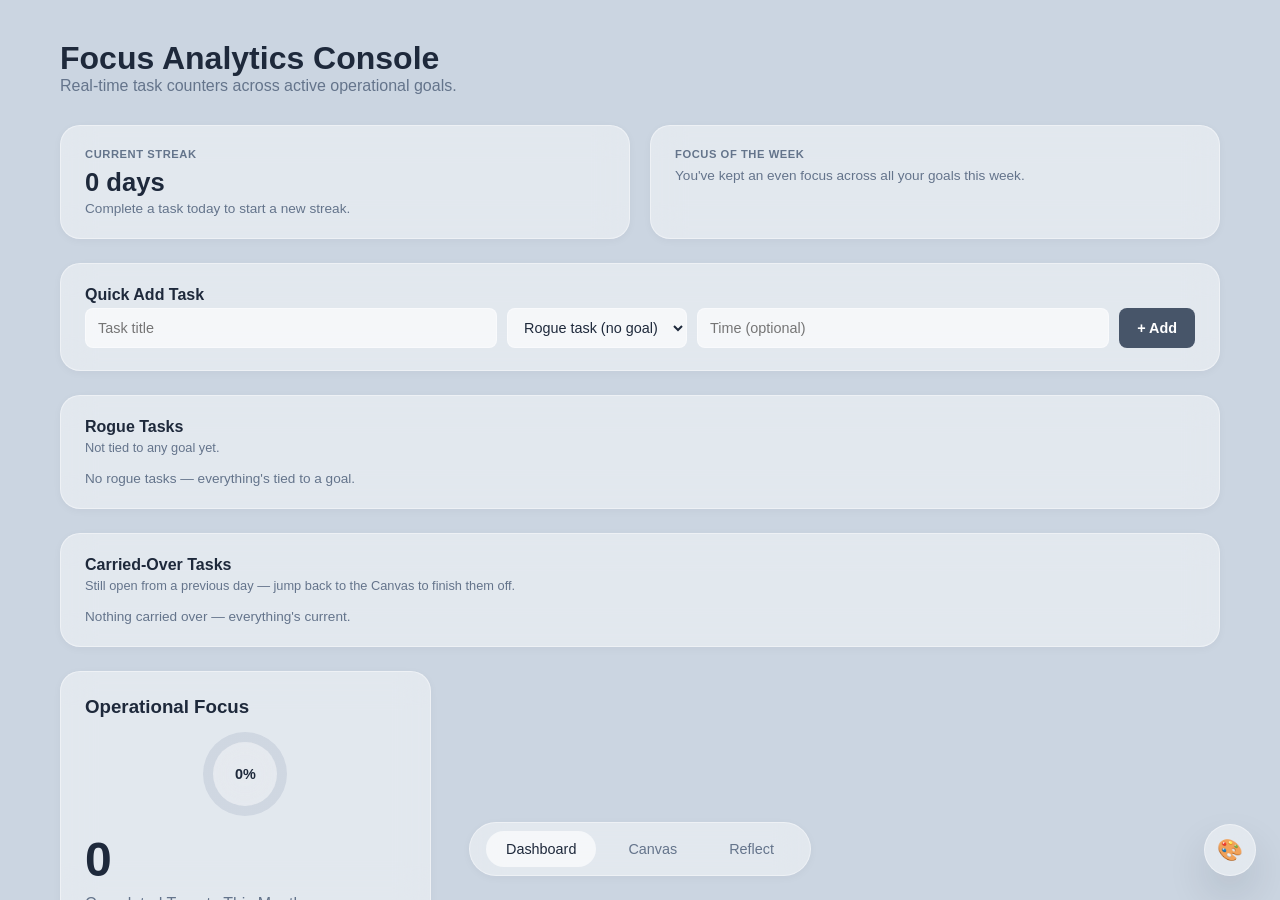
==== commit 7486a3bc: "Add files via upload" ====
--- a/index.html
+++ b/index.html
@@ -11,10 +11,9 @@
 <body>
     <div id="app">
         <nav class="bottom-dock animate-dock-in" id="global-navigation-dock">
-            <a href="index.html" class="dock-item active"> Dashboard</a>
-            <a href="goals.html" class="dock-item" id="goals-nav-trigger"> Canvas</a>
-            <a href="reflection.html" class="dock-item"> Reflect</a>
-            <a href="timeline.html" class="dock-item"> Timeline</a>
+            <a href="index.html" class="dock-item active">Dashboard</a>
+            <a href="goals.html" class="dock-item" id="goals-nav-trigger">Canvas</a>
+            <a href="reflection.html" class="dock-item">Reflect</a>
         </nav>
 
         <main class="main-viewport" id="dashboard-viewport">
@@ -23,22 +22,33 @@
                 <p style="color: var(--text-secondary)">Real-time task counters across active operational goals.</p>
             </header>
 
-            <section class="reflect-grid" id="dashboard-widgets-grid">
-                <div class="reflect-card" id="dash-streak-card"></div>
-                <div class="reflect-card" id="dash-focus-week-card"></div>
-                <div class="reflect-card" id="dash-carryover-card"></div>
-                <div class="reflect-card" id="dash-timeline-card"></div>
-                <div class="reflect-card" id="dash-quickadd-card">
-                    <p class="reflect-card-label">Quick Add Task</p>
-                    <form id="quick-add-form" class="quick-add-form">
-                        <input type="text" id="quick-add-title" placeholder="Task title" required>
-                        <input type="text" id="quick-add-time" placeholder="Time range (optional)">
-                        <select id="quick-add-goal">
-                            <option value="">No Goal (Rogue)</option>
-                        </select>
-                        <button type="submit">+ Add Task</button>
-                    </form>
-                </div>
+            <section class="reflect-grid">
+                <div class="reflect-card" id="dashboard-streak-card"></div>
+                <div class="reflect-card" id="dashboard-focus-week-card"></div>
+            </section>
+
+            <section class="reflect-card">
+                <h3 class="reflect-card-title">Quick Add Task</h3>
+                <form class="quick-add-form" id="quick-add-form">
+                    <input type="text" id="quick-add-title" placeholder="Task title" required>
+                    <select id="quick-add-goal">
+                        <option value="">Rogue task (no goal)</option>
+                    </select>
+                    <input type="text" id="quick-add-time" placeholder="Time (optional)">
+                    <button type="submit">+ Add</button>
+                </form>
+            </section>
+
+            <section class="reflect-card">
+                <h3 class="reflect-card-title">Rogue Tasks</h3>
+                <p class="reflect-card-subtitle">Not tied to any goal yet.</p>
+                <div id="dashboard-rogue-list"></div>
+            </section>
+
+            <section class="reflect-card">
+                <h3 class="reflect-card-title">Carried-Over Tasks</h3>
+                <p class="reflect-card-subtitle">Still open from a previous day — jump back to the Canvas to finish them off.</p>
+                <div id="dashboard-carryover-list"></div>
             </section>
 
             <section class="dashboard-grid" id="dashboard-metrics-container">
--- a/css/styles.css
+++ b/css/styles.css
@@ -204,176 +204,6 @@
 
 .quick-add-form button:hover { opacity: 0.85; }
 
-/* Timeline page — event form */
-.timeline-form {
-    display: flex;
-    flex-direction: column;
-    gap: 12px;
-}
-
-.timeline-form input[type="text"],
-.timeline-form textarea {
-    background: var(--bg-secondary);
-    border: 1px solid var(--border-glass);
-    border-radius: var(--radius-sm);
-    padding: 10px 12px;
-    font-size: 0.9rem;
-    color: var(--text-primary);
-    font-family: var(--font-sans);
-    resize: vertical;
-}
-
-.timeline-form-row {
-    display: flex;
-    flex-wrap: wrap;
-    gap: 12px;
-}
-
-.timeline-form-field {
-    flex: 1;
-    min-width: 180px;
-    display: flex;
-    flex-direction: column;
-    gap: 6px;
-    font-size: 0.75rem;
-    color: var(--text-secondary);
-    font-weight: 600;
-}
-
-.timeline-form-field input {
-    background: var(--bg-secondary);
-    border: 1px solid var(--border-glass);
-    border-radius: var(--radius-sm);
-    padding: 10px 12px;
-    font-size: 0.9rem;
-    color: var(--text-primary);
-    font-family: var(--font-sans);
-}
-
-.timeline-form button {
-    align-self: flex-start;
-    background: var(--accent-color);
-    color: #fff;
-    border: none;
-    border-radius: var(--radius-sm);
-    padding: 10px 18px;
-    font-size: 0.9rem;
-    font-weight: 600;
-    cursor: pointer;
-    transition: opacity 0.2s ease;
-}
-
-.timeline-form button:hover { opacity: 0.85; }
-
-/* Timeline page — event list */
-.timeline-list {
-    display: flex;
-    flex-direction: column;
-    gap: 10px;
-}
-
-.timeline-entry {
-    display: flex;
-    align-items: flex-start;
-    justify-content: space-between;
-    gap: 12px;
-    background: var(--bg-secondary);
-    border: 1px solid var(--border-glass);
-    border-radius: var(--radius-md);
-    padding: 14px 16px;
-    transition: border-color 0.25s ease, transform 0.2s ease;
-}
-
-.timeline-entry-title {
-    font-weight: 600;
-    font-size: 0.95rem;
-    color: var(--text-primary);
-}
-
-.timeline-entry-date {
-    font-size: 0.8rem;
-    color: var(--text-secondary);
-    margin-top: 2px;
-}
-
-.timeline-entry-note {
-    font-size: 0.82rem;
-    color: var(--text-secondary);
-    margin-top: 6px;
-    line-height: 1.5;
-}
-
-.timeline-entry-delete {
-    flex-shrink: 0;
-    background: none;
-    border: none;
-    color: var(--text-secondary);
-    font-size: 0.9rem;
-    cursor: pointer;
-    padding: 2px 6px;
-    border-radius: 50%;
-    transition: background 0.2s ease, color 0.2s ease;
-}
-
-.timeline-entry-delete:hover {
-    background: rgba(239, 68, 68, 0.12);
-    color: #ef4444;
-}
-
-/* Reminder window is active — this is the one that matters, so it gets the
-   accent treatment; everything else stays quiet on purpose. */
-.timeline-entry-active,
-.timeline-entry-today {
-    border-color: var(--accent-color);
-    box-shadow: 0 0 0 1px var(--accent-color);
-}
-
-.timeline-entry-past {
-    opacity: 0.5;
-}
-
-.timeline-entry-past .timeline-entry-title {
-    text-decoration: line-through;
-}
-
-/* Dashboard reminder card */
-.timeline-reminder-list {
-    list-style: none;
-    display: flex;
-    flex-direction: column;
-    gap: 10px;
-}
-
-.timeline-reminder-item {
-    background: rgba(71, 85, 105, 0.08);
-    border-left: 3px solid var(--accent-color);
-    border-radius: var(--radius-sm);
-    padding: 8px 10px;
-}
-
-.timeline-reminder-title {
-    font-size: 0.85rem;
-    font-weight: 600;
-    color: var(--text-primary);
-    display: flex;
-    justify-content: space-between;
-    gap: 8px;
-}
-
-.timeline-reminder-days {
-    font-size: 0.75rem;
-    font-weight: 700;
-    color: var(--accent-color);
-    flex-shrink: 0;
-}
-
-.timeline-reminder-note {
-    font-size: 0.78rem;
-    color: var(--text-secondary);
-    margin-top: 4px;
-    line-height: 1.4;
-}
-
 /* Spatial Canvas System */
 .canvas-container {
     width: 100vw;
@@ -382,6 +212,7 @@
     top: 0; left: 0;
     background-color: var(--canvas-bg); /* themeable via the palette's Canvas Background swatch */
     transition: background-color 0.3s ease;
+    overflow: hidden;
     display: none;
 }
 
@@ -394,6 +225,51 @@
 .canvas-container.pattern-dotted {
     background-image: radial-gradient(var(--accent-color) 1px, transparent 1.6px);
     background-size: 22px 22px;
+}
+
+/* Timeline (Reflect) page — same infinite-canvas format as the Canvas page.
+   The whole content column lives on one pannable layer; dragging empty
+   background (not a card) translates it freely in any direction. */
+.timeline-pan-layer {
+    position: absolute;
+    top: 60px;
+    left: calc(50% - 450px);
+    width: 900px;
+    will-change: transform;
+}
+
+.canvas-container:not(.panning) .timeline-pan-layer {
+    transition: transform 0.12s ease-out;
+}
+
+#timeline-canvas-root {
+    cursor: grab;
+}
+
+#timeline-canvas-root.panning {
+    cursor: grabbing;
+}
+
+.main-viewport.timeline-viewport {
+    overflow: visible;
+    height: auto;
+    padding: 0 0 160px 0;
+    /* This page now sits on the dark spatial canvas (like the Canvas page),
+       not the light app background — swap the text variables so the
+       existing .reflect-card / .bar-chart / .ledger-item styles (which all
+       reference these) stay readable without duplicating every rule. */
+    --text-primary: #f8fafc;
+    --text-secondary: rgba(248, 250, 252, 0.55);
+}
+
+.timeline-pan-hint {
+    position: fixed;
+    top: 20px;
+    left: 20px;
+    font-size: 0.75rem;
+    color: rgba(255, 255, 255, 0.35);
+    pointer-events: none;
+    z-index: 10;
 }
 
 /* Top Right Morphing Utility Bars — two stacked thin lines by default,
@@ -596,6 +472,7 @@
 
 .rogue-task-block {
     width: 240px;
+    padding: 14px;
     display: flex;
     flex-direction: column;
 }
@@ -630,7 +507,7 @@
     background: rgba(255, 255, 255, 0.05);
     border: 1px solid rgba(255, 255, 255, 0.06);
     border-radius: var(--radius-sm);
-    padding: 8px 12px;
+    padding: 10px 14px;
     margin-bottom: 6px;
     display: flex;
     flex-direction: column;
@@ -1103,21 +980,6 @@
     line-height: 1;
     cursor: pointer;
     padding: 0 2px;
-    transition: all 0.2s ease;
-}
-
-.timer-hud-dismiss.timer-hud-end-btn {
-    background: #ff453a;
-    color: #fff;
-    font-size: 0.8rem;
-    font-weight: 700;
-    padding: 7px 14px;
-    border-radius: 999px;
-    line-height: normal;
-}
-
-.timer-hud-dismiss.timer-hud-end-btn:hover {
-    background: #e0362c;
 }
 
 .timer-hud.timer-hud-alert {
@@ -1127,4 +989,65 @@
 
 .timer-hud.timer-hud-alert .timer-hud-time {
     color: #ff453a;
+}
+
+/* Dashboard task rows — used inside goal cards, the rogue list, and carry-over list */
+.dashboard-task-list {
+    margin-top: 14px;
+    display: flex;
+    flex-direction: column;
+    gap: 6px;
+}
+
+.dashboard-task-row {
+    display: flex;
+    align-items: center;
+    justify-content: space-between;
+    gap: 10px;
+    background: var(--bg-secondary);
+    border-radius: var(--radius-sm);
+    padding: 8px 10px;
+}
+
+.dashboard-task-title {
+    flex: 1;
+    min-width: 0;
+    overflow: hidden;
+    text-overflow: ellipsis;
+    white-space: nowrap;
+    font-size: 0.85rem;
+    color: var(--text-primary);
+}
+
+.dashboard-task-actions {
+    display: flex;
+    gap: 4px;
+    flex-shrink: 0;
+}
+
+.dashboard-task-edit,
+.dashboard-task-delete {
+    width: 24px;
+    height: 24px;
+    border-radius: 6px;
+    border: 1px solid var(--border-glass);
+    background: none;
+    cursor: pointer;
+    font-size: 0.8rem;
+    display: flex;
+    align-items: center;
+    justify-content: center;
+    color: var(--text-secondary);
+    transition: background 0.2s ease, color 0.2s ease, border-color 0.2s ease;
+}
+
+.dashboard-task-edit:hover {
+    background: var(--bg-glass);
+    color: var(--text-primary);
+}
+
+.dashboard-task-delete:hover {
+    background: rgba(255, 69, 58, 0.15);
+    color: #ff453a;
+    border-color: rgba(255, 69, 58, 0.4);
 }
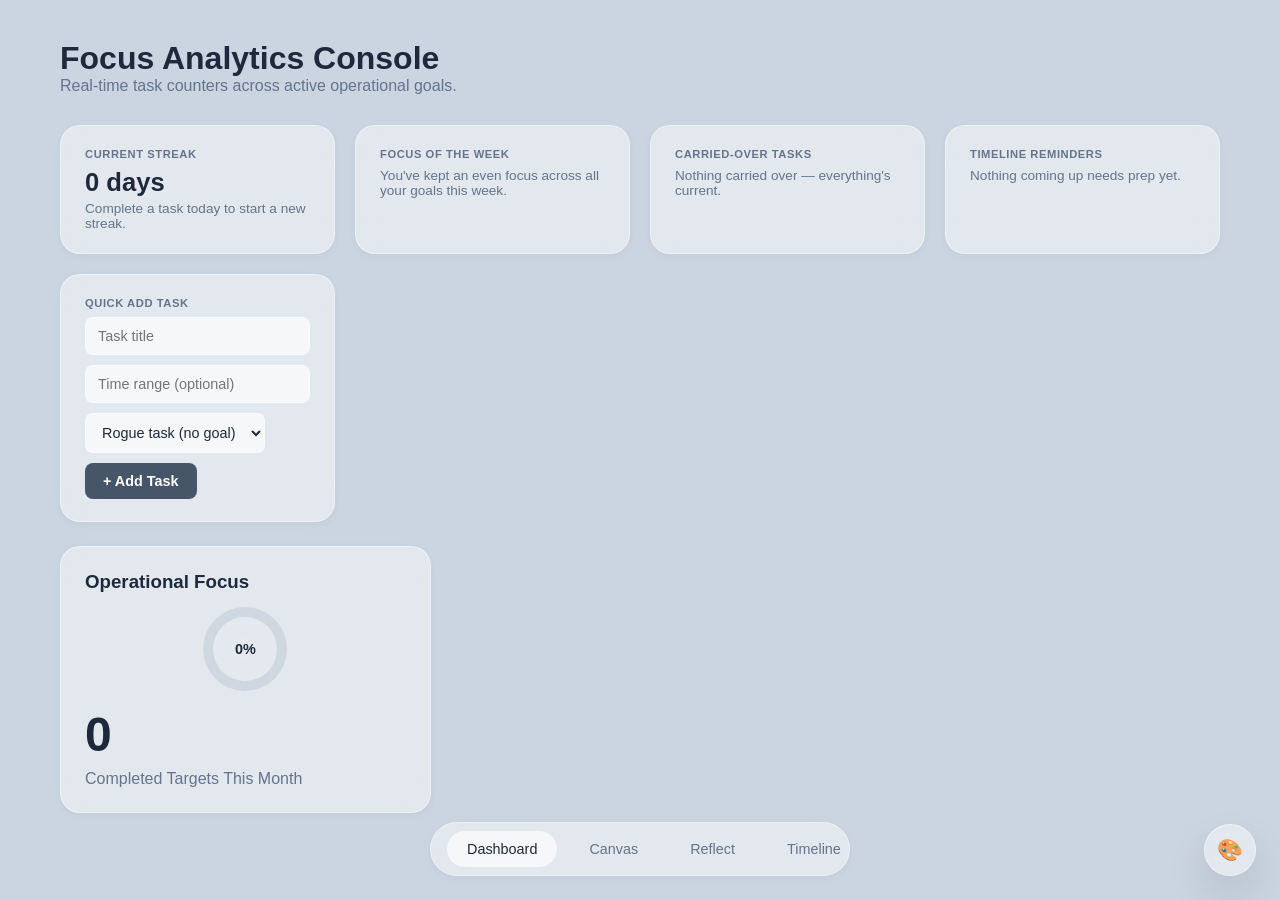
==== commit d4468f0f: "Add files via upload" ====
--- a/index.html
+++ b/index.html
@@ -11,9 +11,10 @@
 <body>
     <div id="app">
         <nav class="bottom-dock animate-dock-in" id="global-navigation-dock">
-            <a href="index.html" class="dock-item active">Dashboard</a>
-            <a href="goals.html" class="dock-item" id="goals-nav-trigger">Canvas</a>
-            <a href="reflection.html" class="dock-item">Reflect</a>
+            <a href="index.html" class="dock-item active"> Dashboard</a>
+            <a href="goals.html" class="dock-item" id="goals-nav-trigger"> Canvas</a>
+            <a href="reflection.html" class="dock-item"> Reflect</a>
+            <a href="timeline.html" class="dock-item"> Timeline</a>
         </nav>
 
         <main class="main-viewport" id="dashboard-viewport">
@@ -22,33 +23,22 @@
                 <p style="color: var(--text-secondary)">Real-time task counters across active operational goals.</p>
             </header>
 
-            <section class="reflect-grid">
-                <div class="reflect-card" id="dashboard-streak-card"></div>
-                <div class="reflect-card" id="dashboard-focus-week-card"></div>
-            </section>
-
-            <section class="reflect-card">
-                <h3 class="reflect-card-title">Quick Add Task</h3>
-                <form class="quick-add-form" id="quick-add-form">
-                    <input type="text" id="quick-add-title" placeholder="Task title" required>
-                    <select id="quick-add-goal">
-                        <option value="">Rogue task (no goal)</option>
-                    </select>
-                    <input type="text" id="quick-add-time" placeholder="Time (optional)">
-                    <button type="submit">+ Add</button>
-                </form>
-            </section>
-
-            <section class="reflect-card">
-                <h3 class="reflect-card-title">Rogue Tasks</h3>
-                <p class="reflect-card-subtitle">Not tied to any goal yet.</p>
-                <div id="dashboard-rogue-list"></div>
-            </section>
-
-            <section class="reflect-card">
-                <h3 class="reflect-card-title">Carried-Over Tasks</h3>
-                <p class="reflect-card-subtitle">Still open from a previous day — jump back to the Canvas to finish them off.</p>
-                <div id="dashboard-carryover-list"></div>
+            <section class="reflect-grid" id="dashboard-widgets-grid">
+                <div class="reflect-card" id="dash-streak-card"></div>
+                <div class="reflect-card" id="dash-focus-week-card"></div>
+                <div class="reflect-card" id="dash-carryover-card"></div>
+                <div class="reflect-card" id="dash-timeline-card"></div>
+                <div class="reflect-card" id="dash-quickadd-card">
+                    <p class="reflect-card-label">Quick Add Task</p>
+                    <form id="quick-add-form" class="quick-add-form">
+                        <input type="text" id="quick-add-title" placeholder="Task title" required>
+                        <input type="text" id="quick-add-time" placeholder="Time range (optional)">
+                        <select id="quick-add-goal">
+                            <option value="">No Goal (Rogue)</option>
+                        </select>
+                        <button type="submit">+ Add Task</button>
+                    </form>
+                </div>
             </section>
 
             <section class="dashboard-grid" id="dashboard-metrics-container">
--- a/css/styles.css
+++ b/css/styles.css
@@ -204,6 +204,176 @@
 
 .quick-add-form button:hover { opacity: 0.85; }
 
+/* Timeline page — event form */
+.timeline-form {
+    display: flex;
+    flex-direction: column;
+    gap: 12px;
+}
+
+.timeline-form input[type="text"],
+.timeline-form textarea {
+    background: var(--bg-secondary);
+    border: 1px solid var(--border-glass);
+    border-radius: var(--radius-sm);
+    padding: 10px 12px;
+    font-size: 0.9rem;
+    color: var(--text-primary);
+    font-family: var(--font-sans);
+    resize: vertical;
+}
+
+.timeline-form-row {
+    display: flex;
+    flex-wrap: wrap;
+    gap: 12px;
+}
+
+.timeline-form-field {
+    flex: 1;
+    min-width: 180px;
+    display: flex;
+    flex-direction: column;
+    gap: 6px;
+    font-size: 0.75rem;
+    color: var(--text-secondary);
+    font-weight: 600;
+}
+
+.timeline-form-field input {
+    background: var(--bg-secondary);
+    border: 1px solid var(--border-glass);
+    border-radius: var(--radius-sm);
+    padding: 10px 12px;
+    font-size: 0.9rem;
+    color: var(--text-primary);
+    font-family: var(--font-sans);
+}
+
+.timeline-form button {
+    align-self: flex-start;
+    background: var(--accent-color);
+    color: #fff;
+    border: none;
+    border-radius: var(--radius-sm);
+    padding: 10px 18px;
+    font-size: 0.9rem;
+    font-weight: 600;
+    cursor: pointer;
+    transition: opacity 0.2s ease;
+}
+
+.timeline-form button:hover { opacity: 0.85; }
+
+/* Timeline page — event list */
+.timeline-list {
+    display: flex;
+    flex-direction: column;
+    gap: 10px;
+}
+
+.timeline-entry {
+    display: flex;
+    align-items: flex-start;
+    justify-content: space-between;
+    gap: 12px;
+    background: var(--bg-secondary);
+    border: 1px solid var(--border-glass);
+    border-radius: var(--radius-md);
+    padding: 14px 16px;
+    transition: border-color 0.25s ease, transform 0.2s ease;
+}
+
+.timeline-entry-title {
+    font-weight: 600;
+    font-size: 0.95rem;
+    color: var(--text-primary);
+}
+
+.timeline-entry-date {
+    font-size: 0.8rem;
+    color: var(--text-secondary);
+    margin-top: 2px;
+}
+
+.timeline-entry-note {
+    font-size: 0.82rem;
+    color: var(--text-secondary);
+    margin-top: 6px;
+    line-height: 1.5;
+}
+
+.timeline-entry-delete {
+    flex-shrink: 0;
+    background: none;
+    border: none;
+    color: var(--text-secondary);
+    font-size: 0.9rem;
+    cursor: pointer;
+    padding: 2px 6px;
+    border-radius: 50%;
+    transition: background 0.2s ease, color 0.2s ease;
+}
+
+.timeline-entry-delete:hover {
+    background: rgba(239, 68, 68, 0.12);
+    color: #ef4444;
+}
+
+/* Reminder window is active — this is the one that matters, so it gets the
+   accent treatment; everything else stays quiet on purpose. */
+.timeline-entry-active,
+.timeline-entry-today {
+    border-color: var(--accent-color);
+    box-shadow: 0 0 0 1px var(--accent-color);
+}
+
+.timeline-entry-past {
+    opacity: 0.5;
+}
+
+.timeline-entry-past .timeline-entry-title {
+    text-decoration: line-through;
+}
+
+/* Dashboard reminder card */
+.timeline-reminder-list {
+    list-style: none;
+    display: flex;
+    flex-direction: column;
+    gap: 10px;
+}
+
+.timeline-reminder-item {
+    background: rgba(71, 85, 105, 0.08);
+    border-left: 3px solid var(--accent-color);
+    border-radius: var(--radius-sm);
+    padding: 8px 10px;
+}
+
+.timeline-reminder-title {
+    font-size: 0.85rem;
+    font-weight: 600;
+    color: var(--text-primary);
+    display: flex;
+    justify-content: space-between;
+    gap: 8px;
+}
+
+.timeline-reminder-days {
+    font-size: 0.75rem;
+    font-weight: 700;
+    color: var(--accent-color);
+    flex-shrink: 0;
+}
+
+.timeline-reminder-note {
+    font-size: 0.78rem;
+    color: var(--text-secondary);
+    margin-top: 4px;
+    line-height: 1.4;
+}
+
 /* Spatial Canvas System */
 .canvas-container {
     width: 100vw;
@@ -212,7 +382,6 @@
     top: 0; left: 0;
     background-color: var(--canvas-bg); /* themeable via the palette's Canvas Background swatch */
     transition: background-color 0.3s ease;
-    overflow: hidden;
     display: none;
 }
 
@@ -225,51 +394,6 @@
 .canvas-container.pattern-dotted {
     background-image: radial-gradient(var(--accent-color) 1px, transparent 1.6px);
     background-size: 22px 22px;
-}
-
-/* Timeline (Reflect) page — same infinite-canvas format as the Canvas page.
-   The whole content column lives on one pannable layer; dragging empty
-   background (not a card) translates it freely in any direction. */
-.timeline-pan-layer {
-    position: absolute;
-    top: 60px;
-    left: calc(50% - 450px);
-    width: 900px;
-    will-change: transform;
-}
-
-.canvas-container:not(.panning) .timeline-pan-layer {
-    transition: transform 0.12s ease-out;
-}
-
-#timeline-canvas-root {
-    cursor: grab;
-}
-
-#timeline-canvas-root.panning {
-    cursor: grabbing;
-}
-
-.main-viewport.timeline-viewport {
-    overflow: visible;
-    height: auto;
-    padding: 0 0 160px 0;
-    /* This page now sits on the dark spatial canvas (like the Canvas page),
-       not the light app background — swap the text variables so the
-       existing .reflect-card / .bar-chart / .ledger-item styles (which all
-       reference these) stay readable without duplicating every rule. */
-    --text-primary: #f8fafc;
-    --text-secondary: rgba(248, 250, 252, 0.55);
-}
-
-.timeline-pan-hint {
-    position: fixed;
-    top: 20px;
-    left: 20px;
-    font-size: 0.75rem;
-    color: rgba(255, 255, 255, 0.35);
-    pointer-events: none;
-    z-index: 10;
 }
 
 /* Top Right Morphing Utility Bars — two stacked thin lines by default,
@@ -472,7 +596,6 @@
 
 .rogue-task-block {
     width: 240px;
-    padding: 14px;
     display: flex;
     flex-direction: column;
 }
@@ -507,7 +630,7 @@
     background: rgba(255, 255, 255, 0.05);
     border: 1px solid rgba(255, 255, 255, 0.06);
     border-radius: var(--radius-sm);
-    padding: 10px 14px;
+    padding: 8px 12px;
     margin-bottom: 6px;
     display: flex;
     flex-direction: column;
@@ -980,6 +1103,21 @@
     line-height: 1;
     cursor: pointer;
     padding: 0 2px;
+    transition: all 0.2s ease;
+}
+
+.timer-hud-dismiss.timer-hud-end-btn {
+    background: #ff453a;
+    color: #fff;
+    font-size: 0.8rem;
+    font-weight: 700;
+    padding: 7px 14px;
+    border-radius: 999px;
+    line-height: normal;
+}
+
+.timer-hud-dismiss.timer-hud-end-btn:hover {
+    background: #e0362c;
 }
 
 .timer-hud.timer-hud-alert {
@@ -989,65 +1127,4 @@
 
 .timer-hud.timer-hud-alert .timer-hud-time {
     color: #ff453a;
-}
-
-/* Dashboard task rows — used inside goal cards, the rogue list, and carry-over list */
-.dashboard-task-list {
-    margin-top: 14px;
-    display: flex;
-    flex-direction: column;
-    gap: 6px;
-}
-
-.dashboard-task-row {
-    display: flex;
-    align-items: center;
-    justify-content: space-between;
-    gap: 10px;
-    background: var(--bg-secondary);
-    border-radius: var(--radius-sm);
-    padding: 8px 10px;
-}
-
-.dashboard-task-title {
-    flex: 1;
-    min-width: 0;
-    overflow: hidden;
-    text-overflow: ellipsis;
-    white-space: nowrap;
-    font-size: 0.85rem;
-    color: var(--text-primary);
-}
-
-.dashboard-task-actions {
-    display: flex;
-    gap: 4px;
-    flex-shrink: 0;
-}
-
-.dashboard-task-edit,
-.dashboard-task-delete {
-    width: 24px;
-    height: 24px;
-    border-radius: 6px;
-    border: 1px solid var(--border-glass);
-    background: none;
-    cursor: pointer;
-    font-size: 0.8rem;
-    display: flex;
-    align-items: center;
-    justify-content: center;
-    color: var(--text-secondary);
-    transition: background 0.2s ease, color 0.2s ease, border-color 0.2s ease;
-}
-
-.dashboard-task-edit:hover {
-    background: var(--bg-glass);
-    color: var(--text-primary);
-}
-
-.dashboard-task-delete:hover {
-    background: rgba(255, 69, 58, 0.15);
-    color: #ff453a;
-    border-color: rgba(255, 69, 58, 0.4);
 }
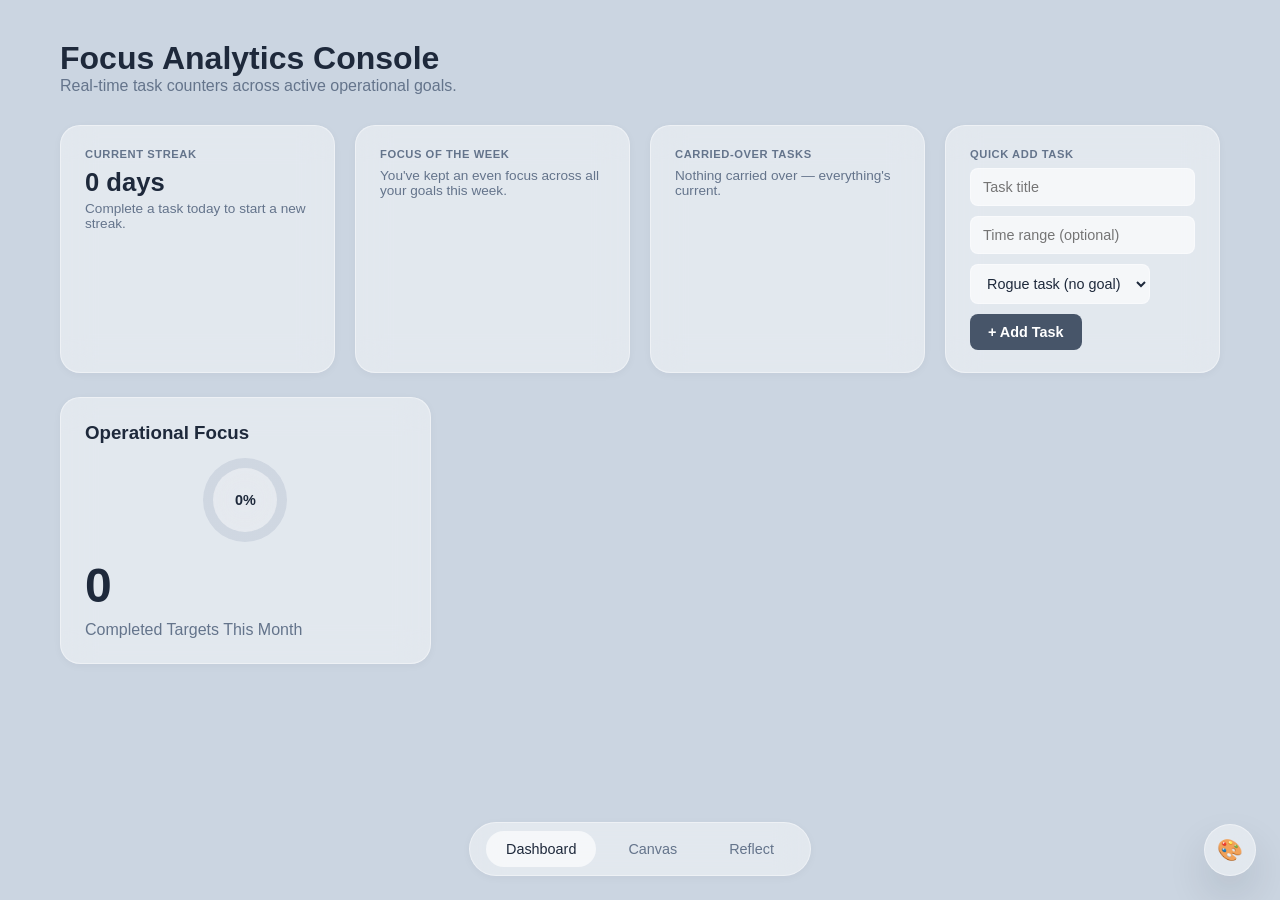
==== commit d46409b0: "Add files via upload" ====
--- a/index.html
+++ b/index.html
@@ -14,7 +14,6 @@
             <a href="index.html" class="dock-item active"> Dashboard</a>
             <a href="goals.html" class="dock-item" id="goals-nav-trigger"> Canvas</a>
             <a href="reflection.html" class="dock-item"> Reflect</a>
-            <a href="timeline.html" class="dock-item"> Timeline</a>
         </nav>
 
         <main class="main-viewport" id="dashboard-viewport">
@@ -27,7 +26,6 @@
                 <div class="reflect-card" id="dash-streak-card"></div>
                 <div class="reflect-card" id="dash-focus-week-card"></div>
                 <div class="reflect-card" id="dash-carryover-card"></div>
-                <div class="reflect-card" id="dash-timeline-card"></div>
                 <div class="reflect-card" id="dash-quickadd-card">
                     <p class="reflect-card-label">Quick Add Task</p>
                     <form id="quick-add-form" class="quick-add-form">
--- a/css/styles.css
+++ b/css/styles.css
@@ -203,176 +203,6 @@
 }
 
 .quick-add-form button:hover { opacity: 0.85; }
-
-/* Timeline page — event form */
-.timeline-form {
-    display: flex;
-    flex-direction: column;
-    gap: 12px;
-}
-
-.timeline-form input[type="text"],
-.timeline-form textarea {
-    background: var(--bg-secondary);
-    border: 1px solid var(--border-glass);
-    border-radius: var(--radius-sm);
-    padding: 10px 12px;
-    font-size: 0.9rem;
-    color: var(--text-primary);
-    font-family: var(--font-sans);
-    resize: vertical;
-}
-
-.timeline-form-row {
-    display: flex;
-    flex-wrap: wrap;
-    gap: 12px;
-}
-
-.timeline-form-field {
-    flex: 1;
-    min-width: 180px;
-    display: flex;
-    flex-direction: column;
-    gap: 6px;
-    font-size: 0.75rem;
-    color: var(--text-secondary);
-    font-weight: 600;
-}
-
-.timeline-form-field input {
-    background: var(--bg-secondary);
-    border: 1px solid var(--border-glass);
-    border-radius: var(--radius-sm);
-    padding: 10px 12px;
-    font-size: 0.9rem;
-    color: var(--text-primary);
-    font-family: var(--font-sans);
-}
-
-.timeline-form button {
-    align-self: flex-start;
-    background: var(--accent-color);
-    color: #fff;
-    border: none;
-    border-radius: var(--radius-sm);
-    padding: 10px 18px;
-    font-size: 0.9rem;
-    font-weight: 600;
-    cursor: pointer;
-    transition: opacity 0.2s ease;
-}
-
-.timeline-form button:hover { opacity: 0.85; }
-
-/* Timeline page — event list */
-.timeline-list {
-    display: flex;
-    flex-direction: column;
-    gap: 10px;
-}
-
-.timeline-entry {
-    display: flex;
-    align-items: flex-start;
-    justify-content: space-between;
-    gap: 12px;
-    background: var(--bg-secondary);
-    border: 1px solid var(--border-glass);
-    border-radius: var(--radius-md);
-    padding: 14px 16px;
-    transition: border-color 0.25s ease, transform 0.2s ease;
-}
-
-.timeline-entry-title {
-    font-weight: 600;
-    font-size: 0.95rem;
-    color: var(--text-primary);
-}
-
-.timeline-entry-date {
-    font-size: 0.8rem;
-    color: var(--text-secondary);
-    margin-top: 2px;
-}
-
-.timeline-entry-note {
-    font-size: 0.82rem;
-    color: var(--text-secondary);
-    margin-top: 6px;
-    line-height: 1.5;
-}
-
-.timeline-entry-delete {
-    flex-shrink: 0;
-    background: none;
-    border: none;
-    color: var(--text-secondary);
-    font-size: 0.9rem;
-    cursor: pointer;
-    padding: 2px 6px;
-    border-radius: 50%;
-    transition: background 0.2s ease, color 0.2s ease;
-}
-
-.timeline-entry-delete:hover {
-    background: rgba(239, 68, 68, 0.12);
-    color: #ef4444;
-}
-
-/* Reminder window is active — this is the one that matters, so it gets the
-   accent treatment; everything else stays quiet on purpose. */
-.timeline-entry-active,
-.timeline-entry-today {
-    border-color: var(--accent-color);
-    box-shadow: 0 0 0 1px var(--accent-color);
-}
-
-.timeline-entry-past {
-    opacity: 0.5;
-}
-
-.timeline-entry-past .timeline-entry-title {
-    text-decoration: line-through;
-}
-
-/* Dashboard reminder card */
-.timeline-reminder-list {
-    list-style: none;
-    display: flex;
-    flex-direction: column;
-    gap: 10px;
-}
-
-.timeline-reminder-item {
-    background: rgba(71, 85, 105, 0.08);
-    border-left: 3px solid var(--accent-color);
-    border-radius: var(--radius-sm);
-    padding: 8px 10px;
-}
-
-.timeline-reminder-title {
-    font-size: 0.85rem;
-    font-weight: 600;
-    color: var(--text-primary);
-    display: flex;
-    justify-content: space-between;
-    gap: 8px;
-}
-
-.timeline-reminder-days {
-    font-size: 0.75rem;
-    font-weight: 700;
-    color: var(--accent-color);
-    flex-shrink: 0;
-}
-
-.timeline-reminder-note {
-    font-size: 0.78rem;
-    color: var(--text-secondary);
-    margin-top: 4px;
-    line-height: 1.4;
-}
 
 /* Spatial Canvas System */
 .canvas-container {
@@ -669,7 +499,8 @@
 }
 
 .task-recurring-toggle,
-.task-timer-trigger {
+.task-timer-trigger,
+.task-edit-trigger {
     flex-shrink: 0;
     width: 22px;
     height: 22px;
@@ -687,7 +518,8 @@
 }
 
 .task-recurring-toggle:hover,
-.task-timer-trigger:hover {
+.task-timer-trigger:hover,
+.task-edit-trigger:hover {
     background: rgba(255, 255, 255, 0.1);
     color: #fff;
 }
@@ -780,6 +612,12 @@
 }
 .modal-content input {
     width: 100%; padding: 10px; margin: 12px 0; border: 1px solid var(--border-glass); border-radius: var(--radius-sm);
+}
+.modal-delete-btn {
+    color: #ef4444 !important;
+}
+.modal-delete-btn:hover {
+    text-decoration: underline;
 }
 
 /* Reflection Components */
